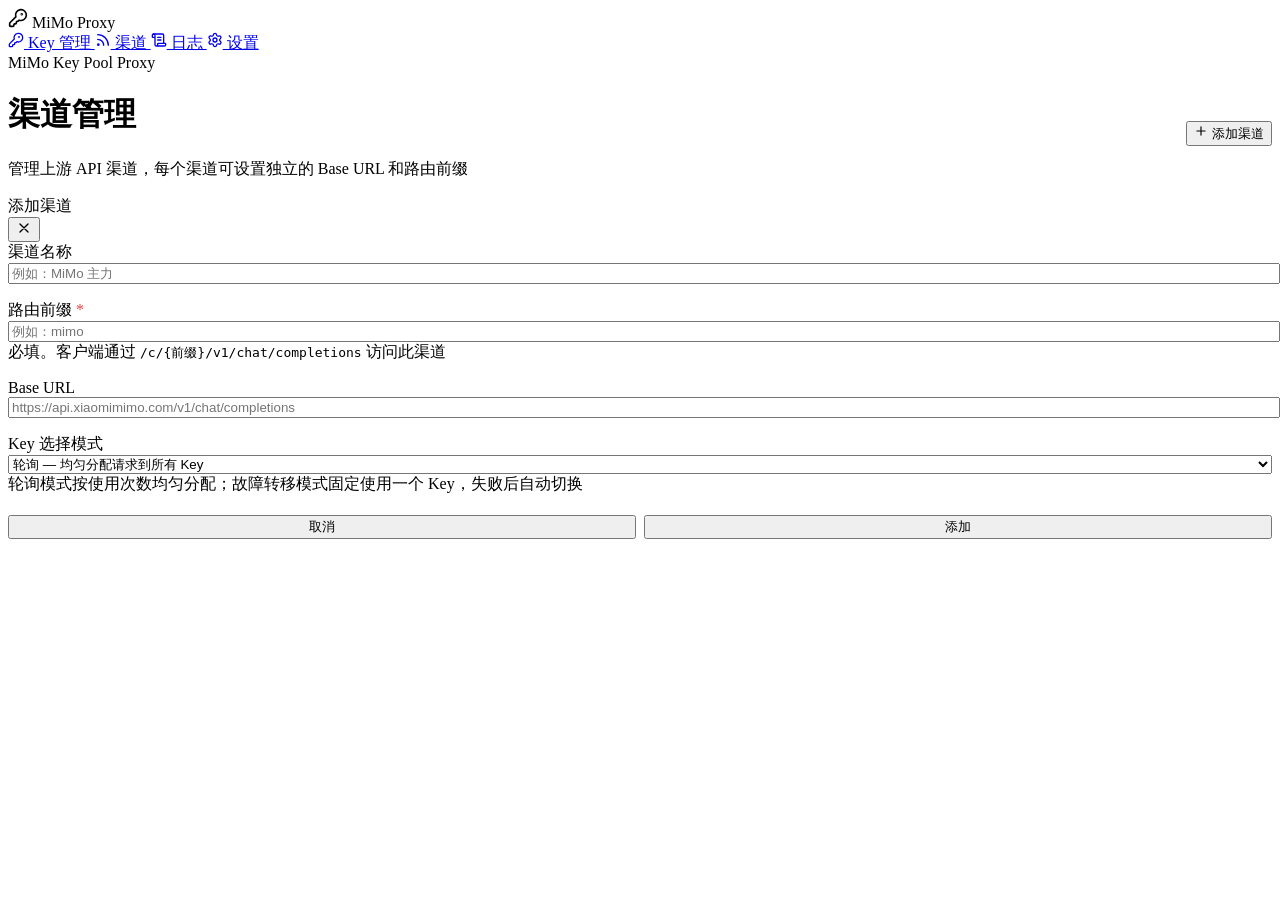
==== internal/keypool/ui/channels.html @ eb5e2bfc "feat: implement key management features including pinning, failover mode, and key selection in UI" ====
<!DOCTYPE html>
<html lang="zh-CN">
<head>
    <meta charset="UTF-8">
    <meta name="viewport" content="width=device-width, initial-scale=1.0">
    <title>MiMo Proxy - 渠道管理</title>
    <link rel="stylesheet" href="/ui/style.css">
</head>
<body>
    <aside class="sidebar">
        <div class="sidebar-header">
            <div class="sidebar-brand">
                <svg xmlns="http://www.w3.org/2000/svg" width="20" height="20" viewBox="0 0 24 24"><g fill="none" stroke="currentColor" stroke-linecap="round" stroke-linejoin="round" stroke-width="2"><path d="M2.586 17.414A2 2 0 0 0 2 18.828V21a1 1 0 0 0 1 1h3a1 1 0 0 0 1-1v-1a1 1 0 0 1 1-1h1a1 1 0 0 0 1-1v-1a1 1 0 0 1 1-1h.172a2 2 0 0 0 1.414-.586l.814-.814a6.5 6.5 0 1 0-4-4z"/><circle cx="16.5" cy="7.5" r=".5"/></g></svg>
                MiMo Proxy
            </div>
        </div>
        <nav class="sidebar-nav">
            <a class="nav-item" href="/ui/keys">
                <svg xmlns="http://www.w3.org/2000/svg" width="16" height="16" viewBox="0 0 24 24"><g fill="none" stroke="currentColor" stroke-linecap="round" stroke-linejoin="round" stroke-width="2"><path d="M2.586 17.414A2 2 0 0 0 2 18.828V21a1 1 0 0 0 1 1h3a1 1 0 0 0 1-1v-1a1 1 0 0 1 1-1h1a1 1 0 0 0 1-1v-1a1 1 0 0 1 1-1h.172a2 2 0 0 0 1.414-.586l.814-.814a6.5 6.5 0 1 0-4-4z"/><circle cx="16.5" cy="7.5" r=".5"/></g></svg>
                Key 管理
            </a>
            <a class="nav-item active" href="/ui/channels">
                <svg xmlns="http://www.w3.org/2000/svg" width="16" height="16" viewBox="0 0 24 24"><g fill="none" stroke="currentColor" stroke-linecap="round" stroke-linejoin="round" stroke-width="2"><path d="M4 11a9 9 0 0 1 9 9"/><path d="M4 4a16 16 0 0 1 16 16"/><circle cx="5" cy="19" r="1"/></g></svg>
                渠道
            </a>
            <a class="nav-item" href="/ui/logs">
                <svg xmlns="http://www.w3.org/2000/svg" width="16" height="16" viewBox="0 0 24 24"><g fill="none" stroke="currentColor" stroke-linecap="round" stroke-linejoin="round" stroke-width="2"><path d="M15 12h-5m5-4h-5m9 9V5a2 2 0 0 0-2-2H4"/><path d="M8 21h12a2 2 0 0 0 2-2v-1a1 1 0 0 0-1-1H11a1 1 0 0 0-1 1v1a2 2 0 1 1-4 0V5a2 2 0 1 0-4 0v2a1 1 0 0 0 1 1h3"/></g></svg>
                日志
            </a>
            <a class="nav-item" href="/ui/settings">
                <svg xmlns="http://www.w3.org/2000/svg" width="16" height="16" viewBox="0 0 24 24"><g fill="none" stroke="currentColor" stroke-linecap="round" stroke-linejoin="round" stroke-width="2"><path d="M9.671 4.136a2.34 2.34 0 0 1 4.659 0a2.34 2.34 0 0 0 3.319 1.915a2.34 2.34 0 0 1 2.33 4.033a2.34 2.34 0 0 0 0 3.831a2.34 2.34 0 0 1-2.33 4.033a2.34 2.34 0 0 0-3.319 1.915a2.34 2.34 0 0 1-4.659 0a2.34 2.34 0 0 0-3.32-1.915a2.34 2.34 0 0 1-2.33-4.033a2.34 2.34 0 0 0 0-3.831A2.34 2.34 0 0 1 6.35 6.051a2.34 2.34 0 0 0 3.319-1.915"/><circle cx="12" cy="12" r="3"/></g></svg>
                设置
            </a>
        </nav>
        <div class="sidebar-footer">MiMo Key Pool Proxy</div>
    </aside>

    <div class="main">
        <div class="main-header">
            <div style="display:flex;justify-content:space-between;align-items:center;">
                <div>
                    <h1>渠道管理</h1>
                    <p>管理上游 API 渠道，每个渠道可设置独立的 Base URL 和路由前缀</p>
                </div>
                <button class="btn btn-primary btn-sm" onclick="openAddChannelModal()">
                    <svg xmlns="http://www.w3.org/2000/svg" width="14" height="14" viewBox="0 0 24 24"><path fill="none" stroke="currentColor" stroke-linecap="round" stroke-linejoin="round" stroke-width="2" d="M5 12h14m-7-7v14"/></svg>
                    添加渠道
                </button>
            </div>
        </div>
        <div class="main-body">
            <div id="channelsGrid"></div>
        </div>
    </div>

    <!-- Add/Edit Channel Modal -->
    <div class="modal-overlay" id="addChannelModal">
        <div class="modal" onclick="event.stopPropagation()">
            <div class="modal-header">
                <div class="modal-title">添加渠道</div>
                <button class="modal-close" onclick="closeAddChannelModal()" aria-label="关闭">
                    <svg xmlns="http://www.w3.org/2000/svg" width="16" height="16" viewBox="0 0 24 24"><path fill="none" stroke="currentColor" stroke-linecap="round" stroke-linejoin="round" stroke-width="2" d="M18 6L6 18M6 6l12 12"/></svg>
                </button>
            </div>
            <div class="modal-body">
                <input type="hidden" id="chEditId">
                <div class="field-group">
                    <label>渠道名称</label>
                    <input type="text" id="chName" placeholder="例如：MiMo 主力" style="width:100%;">
                </div>
                <div class="field-group" style="margin-top:1rem;">
                    <label>路由前缀 <span style="color:hsl(0 84.2% 60.2%)">*</span></label>
                    <input type="text" id="chPrefix" placeholder="例如：mimo" style="width:100%;" required>
                    <div class="field-hint">必填。客户端通过 <code>/c/{前缀}/v1/chat/completions</code> 访问此渠道</div>
                </div>
                <div class="field-group" style="margin-top:1rem;">
                    <label>Base URL</label>
                    <input type="text" id="chBaseURL" placeholder="https://api.xiaomimimo.com/v1/chat/completions" style="width:100%;">
                </div>
                <div class="field-group" style="margin-top:1rem;">
                    <label>Key 选择模式</label>
                    <select id="chKeyMode" style="width:100%;">
                        <option value="round-robin">轮询 — 均匀分配请求到所有 Key</option>
                        <option value="failover">故障转移 — 用完一个再换下一个</option>
                    </select>
                    <div class="field-hint">轮询模式按使用次数均匀分配；故障转移模式固定使用一个 Key，失败后自动切换</div>
                </div>
                <div style="margin-top:1.25rem;display:flex;gap:0.5rem;">
                    <button class="btn btn-outline" onclick="closeAddChannelModal()" style="flex:1;">取消</button>
                    <button class="btn btn-primary" onclick="submitAddChannel()" style="flex:1;">添加</button>
                </div>
            </div>
        </div>
    </div>

    <div class="toast" id="toast"></div>

    <script src="/ui/common.js"></script>
    <script>
        /* ========== Channels ========== */

        async function loadChannels() {
            try {
                const res = await fetch(API_BASE + '/channels');
                const data = await res.json();
                renderChannels(data.channels || []);
            } catch (e) { console.error('loadChannels:', e); }
        }

        function renderChannels(channels) {
            const grid = document.getElementById('channelsGrid');
            if (!channels || channels.length === 0) {
                grid.innerHTML = '<div class="empty-state"><p>暂无渠道</p><p class="empty-hint">添加渠道以配置上游 API</p></div>';
                return;
            }
            let rows = '';
            for (const c of channels) {
                const badge = c.is_default
                    ? '<span class="badge badge-success"><span class="badge-dot"></span>默认</span>'
                    : (c.enabled ? '<span class="badge badge-success" style="opacity:0.5">启用</span>' : '<span class="badge badge-warning"><span class="badge-dot"></span>禁用</span>');
                const toggle = c.enabled
                    ? `<button class="btn btn-sm btn-ghost" data-tip="禁用" onclick="toggleChannel(${c.id}, false)">${ICO.toggleOn}</button>`
                    : `<button class="btn btn-sm btn-ghost" data-tip="启用" onclick="toggleChannel(${c.id}, true)">${ICO.toggleOff}</button>`;
                const defaultBtn = c.is_default ? '' : `<button class="btn btn-sm btn-ghost" data-tip="设为默认" onclick="setDefaultChannel(${c.id})">${ICO.star}</button>`;
                const modeLabel = c.key_mode === 'failover'
                    ? '<span class="badge badge-warning"><span class="badge-dot"></span>故障转移</span>'
                    : '<span class="badge" style="background:hsl(var(--muted));color:hsl(var(--muted-foreground));">轮询</span>';
                const proxyUrl = location.origin + '/c/' + c.prefix + '/v1';
                rows += `<tr>
                    <td style="font-weight:500;">${c.name || '-'}</td>
                    <td style="font-family:monospace;font-size:0.8125rem;"><code>/c/${c.prefix}</code></td>
                    <td class="td-key" title="${c.base_url}" style="max-width:260px;">${c.base_url}</td>
                    <td style="font-family:monospace;font-size:0.8125rem;max-width:220px;overflow:hidden;text-overflow:ellipsis;white-space:nowrap;" title="${proxyUrl}">${proxyUrl}</td>
                    <td>${modeLabel}</td>
                    <td>${badge}</td>
                    <td class="td-actions"><div class="btn-group">
                        <button class="btn btn-sm btn-ghost" data-tip="复制代理URL" onclick="copyProxyUrl('${proxyUrl}')">${ICO.copy}</button>
                        <button class="btn btn-sm btn-ghost" data-tip="编辑" onclick='openEditChannelModal(${JSON.stringify(c).replace(/'/g,"&#39;")})'>${ICO.pencil}</button>
                        ${defaultBtn}
                        ${toggle}
                        <button class="btn btn-sm btn-ghost" data-tip="删除" style="color:hsl(var(--destructive))" onclick="removeChannel(${c.id})">${ICO.trash}</button>
                    </div></td>
                </tr>`;
            }
            grid.innerHTML = `<div class="table-wrapper"><table><thead><tr>
                <th>名称</th><th>前缀</th><th>上游 URL</th><th>代理 URL</th><th>模式</th><th>状态</th><th style="text-align:right">操作</th>
            </tr></thead><tbody>${rows}</tbody></table></div>`;
        }

        function copyProxyUrl(url) {
            navigator.clipboard.writeText(url).then(() => showToast('已复制: ' + url));
        }

        async function setDefaultChannel(id) {
            await fetch(API_BASE + '/channels', {
                method: 'POST', headers: {'Content-Type':'application/json'},
                body: JSON.stringify({action:'set-default', id})
            });
            await loadChannels();
            showToast('已设为默认渠道');
        }

        function openAddChannelModal() {
            document.getElementById('chName').value = '';
            document.getElementById('chPrefix').value = '';
            document.getElementById('chBaseURL').value = '';
            document.getElementById('chKeyMode').value = 'round-robin';
            document.getElementById('chEditId').value = '';
            document.querySelector('#addChannelModal .modal-title').textContent = '添加渠道';
            document.getElementById('addChannelModal').classList.add('open');
        }

        function openEditChannelModal(c) {
            document.getElementById('chName').value = c.name || '';
            document.getElementById('chPrefix').value = c.prefix || '';
            document.getElementById('chBaseURL').value = c.base_url || '';
            document.getElementById('chKeyMode').value = c.key_mode || 'round-robin';
            document.getElementById('chEditId').value = c.id;
            document.querySelector('#addChannelModal .modal-title').textContent = '编辑渠道';
            document.getElementById('addChannelModal').classList.add('open');
        }

        function closeAddChannelModal() {
            document.getElementById('addChannelModal').classList.remove('open');
        }

        async function submitAddChannel() {
            const name = document.getElementById('chName').value.trim();
            const prefix = document.getElementById('chPrefix').value.trim();
            const base_url = document.getElementById('chBaseURL').value.trim();
            const key_mode = document.getElementById('chKeyMode').value;
            const editId = document.getElementById('chEditId').value;
            if (!prefix) { document.getElementById('chPrefix').focus(); showToast('前缀不能为空', true); return; }
            if (!base_url) { document.getElementById('chBaseURL').focus(); return; }
            try {
                const action = editId ? 'update' : 'add';
                const body = {action, name, prefix, base_url, key_mode};
                if (editId) body.id = parseInt(editId);
                await fetch(API_BASE + '/channels', {
                    method: 'POST', headers: {'Content-Type':'application/json'},
                    body: JSON.stringify(body)
                });
                closeAddChannelModal();
                await loadChannels();
                showToast(editId ? '渠道已更新' : '渠道已添加');
            } catch (e) { alert('操作失败: ' + e); }
        }

        async function toggleChannel(id, enable) {
            await fetch(API_BASE + '/channels', {
                method: 'POST', headers: {'Content-Type':'application/json'},
                body: JSON.stringify({action: enable ? 'enable' : 'disable', id})
            });
            await loadChannels();
        }

        async function removeChannel(id) {
            if (!confirm('确定删除此渠道？')) return;
            await fetch(API_BASE + '/channels', {
                method: 'POST', headers: {'Content-Type':'application/json'},
                body: JSON.stringify({action:'remove', id})
            });
            await loadChannels();
        }

        /* ========== Init ========== */
        initModalClose('addChannelModal');
        loadChannels();
    </script>
</body>
</html>
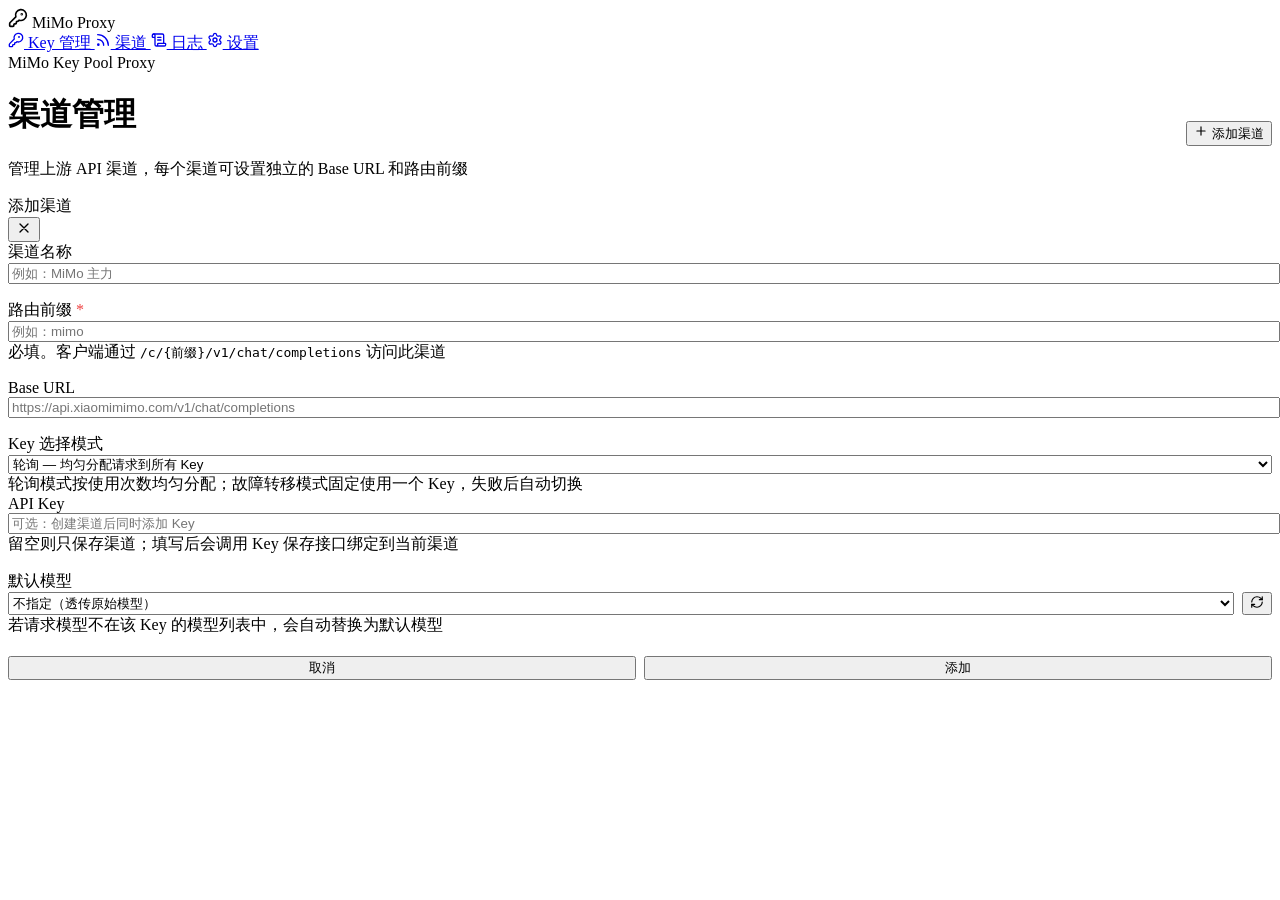
==== commit d9a25e31: "✨ feat: 添加渠道和 API Key 的备份与导入功能，更新统计信息显示" ====
--- a/internal/keypool/ui/channels.html
+++ b/internal/keypool/ui/channels.html
@@ -85,6 +85,24 @@
                     </select>
                     <div class="field-hint">轮询模式按使用次数均匀分配；故障转移模式固定使用一个 Key，失败后自动切换</div>
                 </div>
+                <div class="separator"></div>
+                <div class="field-group">
+                    <label>API Key</label>
+                    <input type="text" id="chApiKey" placeholder="可选：创建渠道后同时添加 Key" style="width:100%;">
+                    <div class="field-hint">留空则只保存渠道；填写后会调用 Key 保存接口绑定到当前渠道</div>
+                </div>
+                <div class="field-group" style="margin-top:1rem;">
+                    <label>默认模型</label>
+                    <div style="display:flex;gap:0.5rem;">
+                        <select id="chDefaultModel" style="flex:1;">
+                            <option value="">不指定（透传原始模型）</option>
+                        </select>
+                        <button class="btn btn-outline" id="chRefreshModelsBtn" onclick="fetchModelsForChannelKey()" data-tip="刷新模型列表">
+                            <svg xmlns="http://www.w3.org/2000/svg" width="14" height="14" viewBox="0 0 24 24"><g fill="none" stroke="currentColor" stroke-linecap="round" stroke-linejoin="round" stroke-width="2"><path d="M3 12a9 9 0 0 1 9-9a9.75 9.75 0 0 1 6.74 2.74L21 8"/><path d="M21 3v5h-5m5 4a9 9 0 0 1-9 9a9.75 9.75 0 0 1-6.74-2.74L3 16"/><path d="M8 16H3v5"/></g></svg>
+                        </button>
+                    </div>
+                    <div class="field-hint">若请求模型不在该 Key 的模型列表中，会自动替换为默认模型</div>
+                </div>
                 <div style="margin-top:1.25rem;display:flex;gap:0.5rem;">
                     <button class="btn btn-outline" onclick="closeAddChannelModal()" style="flex:1;">取消</button>
                     <button class="btn btn-primary" onclick="submitAddChannel()" style="flex:1;">添加</button>
@@ -121,7 +139,9 @@
                 const toggle = c.enabled
                     ? `<button class="btn btn-sm btn-ghost" data-tip="禁用" onclick="toggleChannel(${c.id}, false)">${ICO.toggleOn}</button>`
                     : `<button class="btn btn-sm btn-ghost" data-tip="启用" onclick="toggleChannel(${c.id}, true)">${ICO.toggleOff}</button>`;
-                const defaultBtn = c.is_default ? '' : `<button class="btn btn-sm btn-ghost" data-tip="设为默认" onclick="setDefaultChannel(${c.id})">${ICO.star}</button>`;
+                const defaultBtn = c.is_default
+                    ? `<button class="btn btn-sm btn-ghost" data-tip="默认渠道" disabled style="color:hsl(38 92% 45%);opacity:1;">${ICO.star}</button>`
+                    : `<button class="btn btn-sm btn-ghost" data-tip="设为默认" onclick="setDefaultChannel(${c.id})">${ICO.star}</button>`;
                 const modeLabel = c.key_mode === 'failover'
                     ? '<span class="badge badge-warning"><span class="badge-dot"></span>故障转移</span>'
                     : '<span class="badge" style="background:hsl(var(--muted));color:hsl(var(--muted-foreground));">轮询</span>';
@@ -165,6 +185,8 @@
             document.getElementById('chPrefix').value = '';
             document.getElementById('chBaseURL').value = '';
             document.getElementById('chKeyMode').value = 'round-robin';
+            document.getElementById('chApiKey').value = '';
+            document.getElementById('chDefaultModel').innerHTML = '<option value="">不指定（透传原始模型）</option>';
             document.getElementById('chEditId').value = '';
             document.querySelector('#addChannelModal .modal-title').textContent = '添加渠道';
             document.getElementById('addChannelModal').classList.add('open');
@@ -175,6 +197,8 @@
             document.getElementById('chPrefix').value = c.prefix || '';
             document.getElementById('chBaseURL').value = c.base_url || '';
             document.getElementById('chKeyMode').value = c.key_mode || 'round-robin';
+            document.getElementById('chApiKey').value = '';
+            document.getElementById('chDefaultModel').innerHTML = '<option value="">不指定（透传原始模型）</option>';
             document.getElementById('chEditId').value = c.id;
             document.querySelector('#addChannelModal .modal-title').textContent = '编辑渠道';
             document.getElementById('addChannelModal').classList.add('open');
@@ -189,6 +213,8 @@
             const prefix = document.getElementById('chPrefix').value.trim();
             const base_url = document.getElementById('chBaseURL').value.trim();
             const key_mode = document.getElementById('chKeyMode').value;
+            const key = document.getElementById('chApiKey').value.trim();
+            const default_model = document.getElementById('chDefaultModel').value || '';
             const editId = document.getElementById('chEditId').value;
             if (!prefix) { document.getElementById('chPrefix').focus(); showToast('前缀不能为空', true); return; }
             if (!base_url) { document.getElementById('chBaseURL').focus(); return; }
@@ -196,14 +222,54 @@
                 const action = editId ? 'update' : 'add';
                 const body = {action, name, prefix, base_url, key_mode};
                 if (editId) body.id = parseInt(editId);
-                await fetch(API_BASE + '/channels', {
+                const res = await fetch(API_BASE + '/channels', {
                     method: 'POST', headers: {'Content-Type':'application/json'},
                     body: JSON.stringify(body)
                 });
+                const data = await res.json().catch(() => ({}));
+                if (!res.ok) throw new Error(data.error || '渠道保存失败');
+                const channelID = editId ? parseInt(editId) : data.id;
+                if (key && channelID) {
+                    const keyRes = await fetch(API_BASE + '/keys', {
+                        method: 'POST', headers: {'Content-Type':'application/json'},
+                        body: JSON.stringify({action:'add', key, note:'', channel_id: channelID, default_model})
+                    });
+                    const keyData = await keyRes.json().catch(() => ({}));
+                    if (!keyRes.ok) throw new Error(keyData.error || 'Key 保存失败');
+                }
                 closeAddChannelModal();
                 await loadChannels();
-                showToast(editId ? '渠道已更新' : '渠道已添加');
-            } catch (e) { alert('操作失败: ' + e); }
+                showToast(key ? (editId ? '渠道和 Key 已保存' : '渠道和 Key 已添加') : (editId ? '渠道已更新' : '渠道已添加'));
+            } catch (e) { alert('操作失败: ' + (e.message || e)); }
+        }
+
+        async function fetchModelsForChannelKey() {
+            const key = document.getElementById('chApiKey').value.trim();
+            const baseURL = document.getElementById('chBaseURL').value.trim();
+            const editId = document.getElementById('chEditId').value;
+            const sel = document.getElementById('chDefaultModel');
+            const btn = document.getElementById('chRefreshModelsBtn');
+            if (!key) { document.getElementById('chApiKey').focus(); showToast('请先输入 Key', true); return; }
+            if (!baseURL) { document.getElementById('chBaseURL').focus(); showToast('请先输入 Base URL', true); return; }
+            sel.innerHTML = '<option value="">加载中…</option>';
+            btn.disabled = true;
+            try {
+                const params = new URLSearchParams({key});
+                if (editId) params.set('channel', editId);
+                else params.set('base_url', baseURL);
+                const res = await fetch(API_BASE + '/models?' + params.toString());
+                const data = await res.json();
+                let opts = '<option value="">不指定（透传原始模型）</option>';
+                if (data.data && data.data.length > 0) {
+                    for (const m of data.data) opts += `<option value="${m.id}">${m.id}</option>`;
+                }
+                sel.innerHTML = opts;
+            } catch (e) {
+                sel.innerHTML = '<option value="">不指定（透传原始模型）</option>';
+                showToast('模型列表获取失败', true);
+            } finally {
+                btn.disabled = false;
+            }
         }
 
         async function toggleChannel(id, enable) {
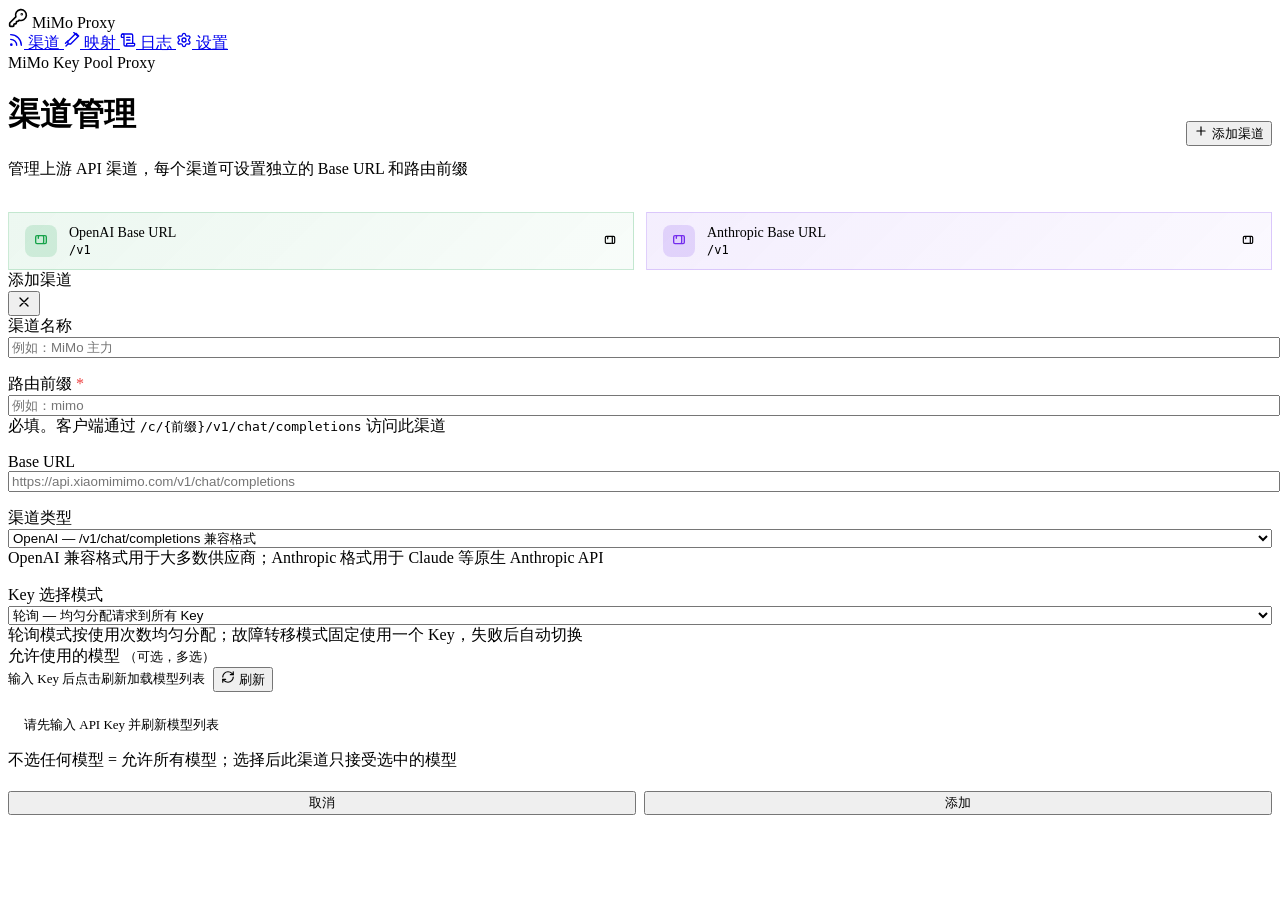
==== commit 07d30016: "✨ feat: 添加模型映射页面和Anthropic消息协议文档" ====
--- a/internal/keypool/ui/channels.html
+++ b/internal/keypool/ui/channels.html
@@ -15,13 +15,13 @@
             </div>
         </div>
         <nav class="sidebar-nav">
-            <a class="nav-item" href="/ui/keys">
-                <svg xmlns="http://www.w3.org/2000/svg" width="16" height="16" viewBox="0 0 24 24"><g fill="none" stroke="currentColor" stroke-linecap="round" stroke-linejoin="round" stroke-width="2"><path d="M2.586 17.414A2 2 0 0 0 2 18.828V21a1 1 0 0 0 1 1h3a1 1 0 0 0 1-1v-1a1 1 0 0 1 1-1h1a1 1 0 0 0 1-1v-1a1 1 0 0 1 1-1h.172a2 2 0 0 0 1.414-.586l.814-.814a6.5 6.5 0 1 0-4-4z"/><circle cx="16.5" cy="7.5" r=".5"/></g></svg>
-                Key 管理
-            </a>
             <a class="nav-item active" href="/ui/channels">
                 <svg xmlns="http://www.w3.org/2000/svg" width="16" height="16" viewBox="0 0 24 24"><g fill="none" stroke="currentColor" stroke-linecap="round" stroke-linejoin="round" stroke-width="2"><path d="M4 11a9 9 0 0 1 9 9"/><path d="M4 4a16 16 0 0 1 16 16"/><circle cx="5" cy="19" r="1"/></g></svg>
                 渠道
+            </a>
+            <a class="nav-item" href="/ui/mappings">
+                <svg xmlns="http://www.w3.org/2000/svg" width="16" height="16" viewBox="0 0 24 24"><g fill="none" stroke="currentColor" stroke-linecap="round" stroke-linejoin="round" stroke-width="2"><path d="m18 2 4 4-12 12H6v-4Zm-3.303-1.293L20.707 6.5M6 13l-3.793 3.793M3 21l3-3"/></g></svg>
+                映射
             </a>
             <a class="nav-item" href="/ui/logs">
                 <svg xmlns="http://www.w3.org/2000/svg" width="16" height="16" viewBox="0 0 24 24"><g fill="none" stroke="currentColor" stroke-linecap="round" stroke-linejoin="round" stroke-width="2"><path d="M15 12h-5m5-4h-5m9 9V5a2 2 0 0 0-2-2H4"/><path d="M8 21h12a2 2 0 0 0 2-2v-1a1 1 0 0 0-1-1H11a1 1 0 0 0-1 1v1a2 2 0 1 1-4 0V5a2 2 0 1 0-4 0v2a1 1 0 0 0 1 1h3"/></g></svg>
@@ -47,6 +47,28 @@
                     添加渠道
                 </button>
             </div>
+            <div style="display:flex;gap:0.75rem;margin-top:1rem;">
+                <div class="base-url-card" onclick="copyBaseUrl('openai')" style="flex:1;display:flex;align-items:center;gap:0.75rem;padding:0.75rem 1rem;background:linear-gradient(135deg,hsl(142 76% 36% / 0.08),hsl(142 76% 36% / 0.03));border:1px solid hsl(142 76% 36% / 0.2);border-radius:var(--radius);cursor:pointer;transition:all 0.15s;" onmouseover="this.style.borderColor='hsl(142 76% 36% / 0.5)';this.style.background='linear-gradient(135deg,hsl(142 76% 36% / 0.12),hsl(142 76% 36% / 0.05))'" onmouseout="this.style.borderColor='hsl(142 76% 36% / 0.2)';this.style.background='linear-gradient(135deg,hsl(142 76% 36% / 0.08),hsl(142 76% 36% / 0.03))'">
+                    <div style="width:2rem;height:2rem;display:flex;align-items:center;justify-content:center;background:hsl(142 76% 36% / 0.15);border-radius:0.5rem;">
+                        <svg xmlns="http://www.w3.org/2000/svg" width="16" height="16" viewBox="0 0 24 24"><path fill="none" stroke="hsl(142 76% 36%)" stroke-linecap="round" stroke-linejoin="round" stroke-width="2" d="M8 8V6a2 2 0 0 1 2-2h8a2 2 0 0 1 2 2v8a2 2 0 0 1-2 2h-2M4 14a2 2 0 0 0 2 2h8a2 2 0 0 0 2-2V6a2 2 0 0 0-2-2H6a2 2 0 0 0-2 2z"/></svg>
+                    </div>
+                    <div style="flex:1;">
+                        <div style="font-weight:500;font-size:0.875rem;">OpenAI Base URL</div>
+                        <div style="font-family:monospace;font-size:0.75rem;color:hsl(var(--muted-foreground));margin-top:0.125rem;">/v1</div>
+                    </div>
+                    <svg xmlns="http://www.w3.org/2000/svg" width="14" height="14" viewBox="0 0 24 24" style="color:hsl(var(--muted-foreground));"><path fill="none" stroke="currentColor" stroke-linecap="round" stroke-linejoin="round" stroke-width="2" d="M8 8V6a2 2 0 0 1 2-2h8a2 2 0 0 1 2 2v8a2 2 0 0 1-2 2h-2M4 14a2 2 0 0 0 2 2h8a2 2 0 0 0 2-2V6a2 2 0 0 0-2-2H6a2 2 0 0 0-2 2z"/></svg>
+                </div>
+                <div class="base-url-card" onclick="copyBaseUrl('anthropic')" style="flex:1;display:flex;align-items:center;gap:0.75rem;padding:0.75rem 1rem;background:linear-gradient(135deg,hsl(262 84% 55% / 0.08),hsl(262 84% 55% / 0.03));border:1px solid hsl(262 84% 55% / 0.2);border-radius:var(--radius);cursor:pointer;transition:all 0.15s;" onmouseover="this.style.borderColor='hsl(262 84% 55% / 0.5)';this.style.background='linear-gradient(135deg,hsl(262 84% 55% / 0.12),hsl(262 84% 55% / 0.05))'" onmouseout="this.style.borderColor='hsl(262 84% 55% / 0.2)';this.style.background='linear-gradient(135deg,hsl(262 84% 55% / 0.08),hsl(262 84% 55% / 0.03))'">
+                    <div style="width:2rem;height:2rem;display:flex;align-items:center;justify-content:center;background:hsl(262 84% 55% / 0.15);border-radius:0.5rem;">
+                        <svg xmlns="http://www.w3.org/2000/svg" width="16" height="16" viewBox="0 0 24 24"><path fill="none" stroke="hsl(262 84% 55%)" stroke-linecap="round" stroke-linejoin="round" stroke-width="2" d="M8 8V6a2 2 0 0 1 2-2h8a2 2 0 0 1 2 2v8a2 2 0 0 1-2 2h-2M4 14a2 2 0 0 0 2 2h8a2 2 0 0 0 2-2V6a2 2 0 0 0-2-2H6a2 2 0 0 0-2 2z"/></svg>
+                    </div>
+                    <div style="flex:1;">
+                        <div style="font-weight:500;font-size:0.875rem;">Anthropic Base URL</div>
+                        <div style="font-family:monospace;font-size:0.75rem;color:hsl(var(--muted-foreground));margin-top:0.125rem;">/v1</div>
+                    </div>
+                    <svg xmlns="http://www.w3.org/2000/svg" width="14" height="14" viewBox="0 0 24 24" style="color:hsl(var(--muted-foreground));"><path fill="none" stroke="currentColor" stroke-linecap="round" stroke-linejoin="round" stroke-width="2" d="M8 8V6a2 2 0 0 1 2-2h8a2 2 0 0 1 2 2v8a2 2 0 0 1-2 2h-2M4 14a2 2 0 0 0 2 2h8a2 2 0 0 0 2-2V6a2 2 0 0 0-2-2H6a2 2 0 0 0-2 2z"/></svg>
+                </div>
+            </div>
         </div>
         <div class="main-body">
             <div id="channelsGrid"></div>
@@ -64,6 +86,7 @@
             </div>
             <div class="modal-body">
                 <input type="hidden" id="chEditId">
+                <input type="hidden" id="chEditAllowedModelsSaved" value="">
                 <div class="field-group">
                     <label>渠道名称</label>
                     <input type="text" id="chName" placeholder="例如：MiMo 主力" style="width:100%;">
@@ -76,6 +99,14 @@
                 <div class="field-group" style="margin-top:1rem;">
                     <label>Base URL</label>
                     <input type="text" id="chBaseURL" placeholder="https://api.xiaomimimo.com/v1/chat/completions" style="width:100%;">
+                </div>
+                <div class="field-group" style="margin-top:1rem;">
+                    <label>渠道类型</label>
+                    <select id="chChannelType" style="width:100%;">
+                        <option value="openai">OpenAI — /v1/chat/completions 兼容格式</option>
+                        <option value="anthropic">Anthropic — /v1/messages 格式</option>
+                    </select>
+                    <div class="field-hint">OpenAI 兼容格式用于大多数供应商；Anthropic 格式用于 Claude 等原生 Anthropic API</div>
                 </div>
                 <div class="field-group" style="margin-top:1rem;">
                     <label>Key 选择模式</label>
@@ -85,23 +116,30 @@
                     </select>
                     <div class="field-hint">轮询模式按使用次数均匀分配；故障转移模式固定使用一个 Key，失败后自动切换</div>
                 </div>
+                <div class="field-group" id="channelKeySection" style="display:none;">
+                    <label>API Key 管理</label>
+                    <div id="channelKeysList" style="margin-bottom:0.75rem;"></div>
+                    <div style="display:flex;gap:0.5rem;margin-top:0.5rem;">
+                        <input type="text" id="newChannelKey" placeholder="sk-..." style="flex:1;" onkeydown="if(event.key==='Enter')addChannelKey()">
+                        <input type="text" id="newChannelKeyNote" placeholder="备注" style="width:8rem;">
+                        <button class="btn btn-outline btn-sm" onclick="addChannelKey()">添加 Key</button>
+                    </div>
+                    <input type="hidden" id="chApiKey" value="">
+                </div>
                 <div class="separator"></div>
                 <div class="field-group">
-                    <label>API Key</label>
-                    <input type="text" id="chApiKey" placeholder="可选：创建渠道后同时添加 Key" style="width:100%;">
-                    <div class="field-hint">留空则只保存渠道；填写后会调用 Key 保存接口绑定到当前渠道</div>
-                </div>
-                <div class="field-group" style="margin-top:1rem;">
-                    <label>默认模型</label>
-                    <div style="display:flex;gap:0.5rem;">
-                        <select id="chDefaultModel" style="flex:1;">
-                            <option value="">不指定（透传原始模型）</option>
-                        </select>
-                        <button class="btn btn-outline" id="chRefreshModelsBtn" onclick="fetchModelsForChannelKey()" data-tip="刷新模型列表">
+                    <label>允许使用的模型 <span style="font-weight:400;color:hsl(var(--muted-foreground));font-size:0.8125rem;">（可选，多选）</span></label>
+                    <div style="display:flex;gap:0.5rem;align-items:center;margin-bottom:0.5rem;">
+                        <span style="font-size:0.8125rem;color:hsl(var(--muted-foreground));">输入 Key 后点击刷新加载模型列表</span>
+                        <button class="btn btn-outline btn-sm" id="chRefreshModelsBtn" onclick="fetchAllowedModels()" data-tip="刷新模型列表">
                             <svg xmlns="http://www.w3.org/2000/svg" width="14" height="14" viewBox="0 0 24 24"><g fill="none" stroke="currentColor" stroke-linecap="round" stroke-linejoin="round" stroke-width="2"><path d="M3 12a9 9 0 0 1 9-9a9.75 9.75 0 0 1 6.74 2.74L21 8"/><path d="M21 3v5h-5m5 4a9 9 0 0 1-9 9a9.75 9.75 0 0 1-6.74-2.74L3 16"/><path d="M8 16H3v5"/></g></svg>
+                            刷新
                         </button>
                     </div>
-                    <div class="field-hint">若请求模型不在该 Key 的模型列表中，会自动替换为默认模型</div>
+                    <div id="allowedModelsGrid" style="max-height:200px;overflow-y:auto;border:1px solid hsl(var(--border));border-radius:var(--radius);padding:0.5rem;background:hsl(var(--background));">
+                        <div style="font-size:0.8125rem;color:hsl(var(--muted-foreground));padding:0.5rem;">请先输入 API Key 并刷新模型列表</div>
+                    </div>
+                    <div class="field-hint">不选任何模型 = 允许所有模型；选择后此渠道只接受选中的模型</div>
                 </div>
                 <div style="margin-top:1.25rem;display:flex;gap:0.5rem;">
                     <button class="btn btn-outline" onclick="closeAddChannelModal()" style="flex:1;">取消</button>
@@ -139,31 +177,39 @@
                 const toggle = c.enabled
                     ? `<button class="btn btn-sm btn-ghost" data-tip="禁用" onclick="toggleChannel(${c.id}, false)">${ICO.toggleOn}</button>`
                     : `<button class="btn btn-sm btn-ghost" data-tip="启用" onclick="toggleChannel(${c.id}, true)">${ICO.toggleOff}</button>`;
-                const defaultBtn = c.is_default
-                    ? `<button class="btn btn-sm btn-ghost" data-tip="默认渠道" disabled style="color:hsl(38 92% 45%);opacity:1;">${ICO.star}</button>`
-                    : `<button class="btn btn-sm btn-ghost" data-tip="设为默认" onclick="setDefaultChannel(${c.id})">${ICO.star}</button>`;
                 const modeLabel = c.key_mode === 'failover'
                     ? '<span class="badge badge-warning"><span class="badge-dot"></span>故障转移</span>'
                     : '<span class="badge" style="background:hsl(var(--muted));color:hsl(var(--muted-foreground));">轮询</span>';
-                const proxyUrl = location.origin + '/c/' + c.prefix + '/v1';
+                const typeLabel = c.channel_type === 'anthropic'
+                    ? '<span class="badge" style="background:hsl(262 84.2% 60.2%);color:white;">Anthropic</span>'
+                    : '<span class="badge" style="background:hsl(var(--muted));color:hsl(var(--muted-foreground));">OpenAI</span>';
+                const proxyBase = location.origin + '/c/' + c.prefix;
+                let proxyUrl, proxyUrlDisplay;
+                if (c.channel_type === 'anthropic') {
+                    proxyUrl = proxyBase + '/v1/messages';
+                    proxyUrlDisplay = `<div style="font-family:monospace;font-size:0.8125rem;max-width:260px;overflow:hidden;text-overflow:ellipsis;white-space:nowrap;" title="${proxyUrl}">${proxyUrl}</div>`;
+                } else {
+                    proxyUrl = proxyBase + '/v1/chat/completions';
+                    proxyUrlDisplay = `<div style="font-family:monospace;font-size:0.8125rem;max-width:260px;overflow:hidden;text-overflow:ellipsis;white-space:nowrap;" title="${proxyUrl}">${proxyUrl}</div>`;
+                }
                 rows += `<tr>
                     <td style="font-weight:500;">${c.name || '-'}</td>
                     <td style="font-family:monospace;font-size:0.8125rem;"><code>/c/${c.prefix}</code></td>
+                    <td>${typeLabel}</td>
                     <td class="td-key" title="${c.base_url}" style="max-width:260px;">${c.base_url}</td>
-                    <td style="font-family:monospace;font-size:0.8125rem;max-width:220px;overflow:hidden;text-overflow:ellipsis;white-space:nowrap;" title="${proxyUrl}">${proxyUrl}</td>
+                    <td>${proxyUrlDisplay}</td>
                     <td>${modeLabel}</td>
                     <td>${badge}</td>
                     <td class="td-actions"><div class="btn-group">
                         <button class="btn btn-sm btn-ghost" data-tip="复制代理URL" onclick="copyProxyUrl('${proxyUrl}')">${ICO.copy}</button>
                         <button class="btn btn-sm btn-ghost" data-tip="编辑" onclick='openEditChannelModal(${JSON.stringify(c).replace(/'/g,"&#39;")})'>${ICO.pencil}</button>
-                        ${defaultBtn}
                         ${toggle}
                         <button class="btn btn-sm btn-ghost" data-tip="删除" style="color:hsl(var(--destructive))" onclick="removeChannel(${c.id})">${ICO.trash}</button>
                     </div></td>
                 </tr>`;
             }
             grid.innerHTML = `<div class="table-wrapper"><table><thead><tr>
-                <th>名称</th><th>前缀</th><th>上游 URL</th><th>代理 URL</th><th>模式</th><th>状态</th><th style="text-align:right">操作</th>
+                <th>名称</th><th>前缀</th><th>类型</th><th>上游 URL</th><th>代理 URL</th><th>模式</th><th>状态</th><th style="text-align:right">操作</th>
             </tr></thead><tbody>${rows}</tbody></table></div>`;
         }
 
@@ -171,56 +217,231 @@
             navigator.clipboard.writeText(url).then(() => showToast('已复制: ' + url));
         }
 
-        async function setDefaultChannel(id) {
-            await fetch(API_BASE + '/channels', {
-                method: 'POST', headers: {'Content-Type':'application/json'},
-                body: JSON.stringify({action:'set-default', id})
-            });
-            await loadChannels();
-            showToast('已设为默认渠道');
+        function copyBaseUrl(type) {
+            const base = location.origin;
+            const url = type === 'anthropic' ? base + '/anthropic/v1' : base + '/openai/v1';
+            navigator.clipboard.writeText(url).then(() => showToast('已复制 ' + (type === 'anthropic' ? 'Anthropic' : 'OpenAI') + ' Base URL: ' + url));
+        }
+
+        function populateAllowedModelsGrid(models, savedModels) {
+            const grid = document.getElementById('allowedModelsGrid');
+            if (!models || models.length === 0) {
+                grid.innerHTML = '<div style="font-size:0.8125rem;color:hsl(var(--muted-foreground));padding:0.5rem;">未获取到模型</div>';
+                return;
+            }
+            const saved = new Set(savedModels || []);
+            let html = '';
+            for (const m of models) {
+                const checked = saved.has(m) ? ' checked' : '';
+                html += `<label class="allowed-model-item" style="display:flex;align-items:center;gap:0.5rem;padding:0.375rem 0.5rem;cursor:pointer;border-radius:var(--radius);font-size:0.8125rem;" onmouseover="this.style.background='hsl(var(--muted))'" onmouseout="this.style.background='transparent'">
+                    <input type="checkbox" class="allowed-model-cb" value="${m}"${checked}>
+                    <span>${m}</span>
+                </label>`;
+            }
+            grid.innerHTML = html;
+        }
+
+        function maskKey(key) {
+            if (!key || key.length <= 8) return key || '';
+            return key.substring(0, 6) + '...' + key.substring(key.length - 4);
+        }
+
+        let channelKeysEditing = false;
+
+        async function loadChannelKeys() {
+            const editId = document.getElementById('chEditId').value;
+            if (!editId) return;
+            try {
+                const res = await fetch(API_BASE + '/keys?channel=' + editId);
+                const data = await res.json();
+                renderChannelKeysList(data.keys || []);
+            } catch (e) { console.error('loadChannelKeys:', e); }
+        }
+
+        function renderChannelKeysList(keys) {
+            const el = document.getElementById('channelKeysList');
+            if (!keys || keys.length === 0) {
+                el.innerHTML = '<div style="font-size:0.8125rem;color:hsl(var(--muted-foreground));padding:0.5rem;">暂无 Key，请在下方添加</div>';
+                return;
+            }
+            let html = '<div style="display:flex;flex-direction:column;gap:0.375rem;max-height:200px;overflow-y:auto;">';
+            for (const k of keys) {
+                const statusDot = k.enabled
+                    ? (k.is_active ? 'badge-success' : 'badge-success" style="opacity:0.5')
+                    : 'badge-warning';
+                const statusLabel = k.enabled ? (k.is_active ? '使用中' : '启用') : '禁用';
+                html += `<div style="display:flex;align-items:center;gap:0.5rem;padding:0.375rem 0.5rem;background:hsl(var(--muted));border-radius:var(--radius);font-size:0.8125rem;">
+                    <span class="badge ${statusDot}" style="flex-shrink:0;"><span class="badge-dot"></span>${statusLabel}</span>
+                    <code style="flex:1;overflow:hidden;text-overflow:ellipsis;white-space:nowrap;" title="${k.key}">${maskKey(k.key)}</code>
+                    ${k.note ? `<span style="color:hsl(var(--muted-foreground));max-width:6rem;overflow:hidden;text-overflow:ellipsis;white-space:nowrap;" title="${k.note}">${k.note}</span>` : ''}
+                    <span style="color:hsl(var(--muted-foreground));font-size:0.75rem;white-space:nowrap;">${k.usage_count}次</span>
+                    <div style="display:flex;gap:0.25rem;flex-shrink:0;">
+                        <button class="btn btn-sm btn-ghost" data-tip="${k.enabled ? '禁用' : '启用'}" onclick="toggleChannelKey('${k.key}', ${k.enabled})">${k.enabled ? ICO.toggleOn : ICO.toggleOff}</button>
+                        <button class="btn btn-sm btn-ghost" data-tip="${k.is_active ? '取消固定' : '固定使用'}" style="${k.is_pinned ? 'color:hsl(38 92% 45%)' : ''}" onclick="${k.is_active ? 'unpinChannelKey()' : `pinChannelKey('${k.key}')`}">${ICO.pin}</button>
+                        <button class="btn btn-sm btn-ghost" data-tip="删除" style="color:hsl(var(--destructive))" onclick="removeChannelKey('${k.key}')">${ICO.trash}</button>
+                    </div>
+                </div>`;
+            }
+            html += '</div>';
+            el.innerHTML = html;
+        }
+
+        async function addChannelKey() {
+            const editId = document.getElementById('chEditId').value;
+            const key = document.getElementById('newChannelKey').value.trim();
+            const note = document.getElementById('newChannelKeyNote').value.trim();
+            if (!key) { document.getElementById('newChannelKey').focus(); return; }
+            if (!editId) { showToast('请先保存渠道', true); return; }
+            try {
+                const res = await fetch(API_BASE + '/keys', {
+                    method: 'POST', headers: {'Content-Type':'application/json'},
+                    body: JSON.stringify({action:'add', key, note, channel_id: parseInt(editId), default_model: ''})
+                });
+                const data = await res.json().catch(() => ({}));
+                if (!res.ok) throw new Error(data.error || '添加失败');
+                document.getElementById('newChannelKey').value = '';
+                document.getElementById('newChannelKeyNote').value = '';
+                await loadChannelKeys();
+                showToast('Key 已添加');
+            } catch (e) { alert('添加失败: ' + (e.message || e)); }
+        }
+
+        async function toggleChannelKey(key, on) {
+            await fetch(API_BASE + '/keys', {
+                method: 'POST', headers: {'Content-Type':'application/json'},
+                body: JSON.stringify({action: on ? 'disable' : 'enable', key})
+            });
+            await loadChannelKeys();
+        }
+
+        async function removeChannelKey(key) {
+            if (!confirm('确定删除此 Key？')) return;
+            await fetch(API_BASE + '/keys', {
+                method: 'POST', headers: {'Content-Type':'application/json'},
+                body: JSON.stringify({action:'remove', key})
+            });
+            await loadChannelKeys();
+            showToast('Key 已删除');
+        }
+
+        async function pinChannelKey(key) {
+            const editId = document.getElementById('chEditId').value;
+            await fetch(API_BASE + '/keys', {
+                method: 'POST', headers: {'Content-Type':'application/json'},
+                body: JSON.stringify({action:'pin-key', key, channel_id: parseInt(editId)})
+            });
+            await loadChannelKeys();
+            showToast('已固定为使用 Key');
+        }
+
+        async function unpinChannelKey() {
+            const editId = document.getElementById('chEditId').value;
+            await fetch(API_BASE + '/keys', {
+                method: 'POST', headers: {'Content-Type':'application/json'},
+                body: JSON.stringify({action:'unpin-key', channel_id: parseInt(editId)})
+            });
+            await loadChannelKeys();
+            showToast('已取消固定');
         }
 
         function openAddChannelModal() {
             document.getElementById('chName').value = '';
             document.getElementById('chPrefix').value = '';
             document.getElementById('chBaseURL').value = '';
+            document.getElementById('chChannelType').value = 'openai';
             document.getElementById('chKeyMode').value = 'round-robin';
             document.getElementById('chApiKey').value = '';
-            document.getElementById('chDefaultModel').innerHTML = '<option value="">不指定（透传原始模型）</option>';
             document.getElementById('chEditId').value = '';
+            document.getElementById('chEditAllowedModelsSaved').value = '';
+            document.getElementById('channelKeySection').style.display = 'none';
+            populateAllowedModelsGrid([], []);
             document.querySelector('#addChannelModal .modal-title').textContent = '添加渠道';
             document.getElementById('addChannelModal').classList.add('open');
-        }
-
-        function openEditChannelModal(c) {
+            channelKeysEditing = false;
+            setTimeout(() => document.getElementById('chName').focus(), 100);
+        }
+
+        async function openEditChannelModal(c) {
             document.getElementById('chName').value = c.name || '';
             document.getElementById('chPrefix').value = c.prefix || '';
             document.getElementById('chBaseURL').value = c.base_url || '';
+            document.getElementById('chChannelType').value = c.channel_type || 'openai';
             document.getElementById('chKeyMode').value = c.key_mode || 'round-robin';
             document.getElementById('chApiKey').value = '';
-            document.getElementById('chDefaultModel').innerHTML = '<option value="">不指定（透传原始模型）</option>';
             document.getElementById('chEditId').value = c.id;
+            const saved = c.allowed_models || [];
+            document.getElementById('chEditAllowedModelsSaved').value = JSON.stringify(saved);
+            populateAllowedModelsGrid([], saved);
+            document.getElementById('channelKeySection').style.display = '';
+            channelKeysEditing = true;
             document.querySelector('#addChannelModal .modal-title').textContent = '编辑渠道';
             document.getElementById('addChannelModal').classList.add('open');
+            loadChannelKeys();
+            // Fetch active key for allowed models refresh
+            try {
+                const res = await fetch(API_BASE + '/keys?channel=' + c.id);
+                const data = await res.json();
+                const keys = data.keys || [];
+                const activeKey = keys.find(k => k.is_active);
+                if (activeKey) {
+                    document.getElementById('chApiKey').value = activeKey.key;
+                }
+            } catch (e) { /* ignore */ }
         }
 
         function closeAddChannelModal() {
             document.getElementById('addChannelModal').classList.remove('open');
+            channelKeysEditing = false;
+        }
+
+        async function fetchAllowedModels() {
+            const key = document.getElementById('chApiKey').value.trim();
+            const baseURL = document.getElementById('chBaseURL').value.trim();
+            const editId = document.getElementById('chEditId').value;
+            const channelType = document.getElementById('chChannelType').value;
+            const btn = document.getElementById('chRefreshModelsBtn');
+            if (!key) { document.getElementById('chApiKey').focus(); showToast('请先输入 Key', true); return; }
+            if (!baseURL) { document.getElementById('chBaseURL').focus(); showToast('请先输入 Base URL', true); return; }
+            const grid = document.getElementById('allowedModelsGrid');
+            grid.innerHTML = '<div style="font-size:0.8125rem;color:hsl(var(--muted-foreground));padding:0.5rem;"><span class="spinner" style="width:1rem;height:1rem;display:inline-block;vertical-align:middle;margin-right:0.5rem;"></span>加载中…</div>';
+            btn.disabled = true;
+            try {
+                const params = new URLSearchParams({key});
+                if (editId) params.set('channel', editId);
+                else params.set('base_url', baseURL);
+                const res = await fetch(API_BASE + '/models?' + params.toString());
+                const data = await res.json();
+                const models = (data.data || []).map(m => m.id);
+                // Get previously selected models from checkboxes or saved data
+                const prevChecked = new Set();
+                document.querySelectorAll('#allowedModelsGrid .allowed-model-cb:checked').forEach(cb => prevChecked.add(cb.value));
+                if (prevChecked.size === 0) {
+                    try { JSON.parse(document.getElementById('chEditAllowedModelsSaved').value || '[]').forEach(m => prevChecked.add(m)); } catch(_){}
+                }
+                populateAllowedModelsGrid(models, [...prevChecked]);
+            } catch (e) {
+                grid.innerHTML = '<div style="font-size:0.8125rem;color:hsl(var(--destructive));padding:0.5rem;">模型列表获取失败</div>';
+                showToast('模型列表获取失败', true);
+            } finally {
+                btn.disabled = false;
+            }
         }
 
         async function submitAddChannel() {
             const name = document.getElementById('chName').value.trim();
             const prefix = document.getElementById('chPrefix').value.trim();
             const base_url = document.getElementById('chBaseURL').value.trim();
+            const channel_type = document.getElementById('chChannelType').value;
             const key_mode = document.getElementById('chKeyMode').value;
-            const key = document.getElementById('chApiKey').value.trim();
-            const default_model = document.getElementById('chDefaultModel').value || '';
-            const editId = document.getElementById('chEditId').value;
+            const editId = document.getElementById('chEditId').value;
+            // Collect allowed_models from checkboxes
+            const allowed_models = [];
+            document.querySelectorAll('#allowedModelsGrid .allowed-model-cb:checked').forEach(cb => allowed_models.push(cb.value));
             if (!prefix) { document.getElementById('chPrefix').focus(); showToast('前缀不能为空', true); return; }
             if (!base_url) { document.getElementById('chBaseURL').focus(); return; }
             try {
                 const action = editId ? 'update' : 'add';
-                const body = {action, name, prefix, base_url, key_mode};
+                const body = {action, name, prefix, base_url, channel_type, key_mode, allowed_models};
                 if (editId) body.id = parseInt(editId);
                 const res = await fetch(API_BASE + '/channels', {
                     method: 'POST', headers: {'Content-Type':'application/json'},
@@ -228,48 +449,10 @@
                 });
                 const data = await res.json().catch(() => ({}));
                 if (!res.ok) throw new Error(data.error || '渠道保存失败');
-                const channelID = editId ? parseInt(editId) : data.id;
-                if (key && channelID) {
-                    const keyRes = await fetch(API_BASE + '/keys', {
-                        method: 'POST', headers: {'Content-Type':'application/json'},
-                        body: JSON.stringify({action:'add', key, note:'', channel_id: channelID, default_model})
-                    });
-                    const keyData = await keyRes.json().catch(() => ({}));
-                    if (!keyRes.ok) throw new Error(keyData.error || 'Key 保存失败');
-                }
                 closeAddChannelModal();
                 await loadChannels();
-                showToast(key ? (editId ? '渠道和 Key 已保存' : '渠道和 Key 已添加') : (editId ? '渠道已更新' : '渠道已添加'));
+                showToast(editId ? '渠道已更新' : '渠道已添加');
             } catch (e) { alert('操作失败: ' + (e.message || e)); }
-        }
-
-        async function fetchModelsForChannelKey() {
-            const key = document.getElementById('chApiKey').value.trim();
-            const baseURL = document.getElementById('chBaseURL').value.trim();
-            const editId = document.getElementById('chEditId').value;
-            const sel = document.getElementById('chDefaultModel');
-            const btn = document.getElementById('chRefreshModelsBtn');
-            if (!key) { document.getElementById('chApiKey').focus(); showToast('请先输入 Key', true); return; }
-            if (!baseURL) { document.getElementById('chBaseURL').focus(); showToast('请先输入 Base URL', true); return; }
-            sel.innerHTML = '<option value="">加载中…</option>';
-            btn.disabled = true;
-            try {
-                const params = new URLSearchParams({key});
-                if (editId) params.set('channel', editId);
-                else params.set('base_url', baseURL);
-                const res = await fetch(API_BASE + '/models?' + params.toString());
-                const data = await res.json();
-                let opts = '<option value="">不指定（透传原始模型）</option>';
-                if (data.data && data.data.length > 0) {
-                    for (const m of data.data) opts += `<option value="${m.id}">${m.id}</option>`;
-                }
-                sel.innerHTML = opts;
-            } catch (e) {
-                sel.innerHTML = '<option value="">不指定（透传原始模型）</option>';
-                showToast('模型列表获取失败', true);
-            } finally {
-                btn.disabled = false;
-            }
         }
 
         async function toggleChannel(id, enable) {
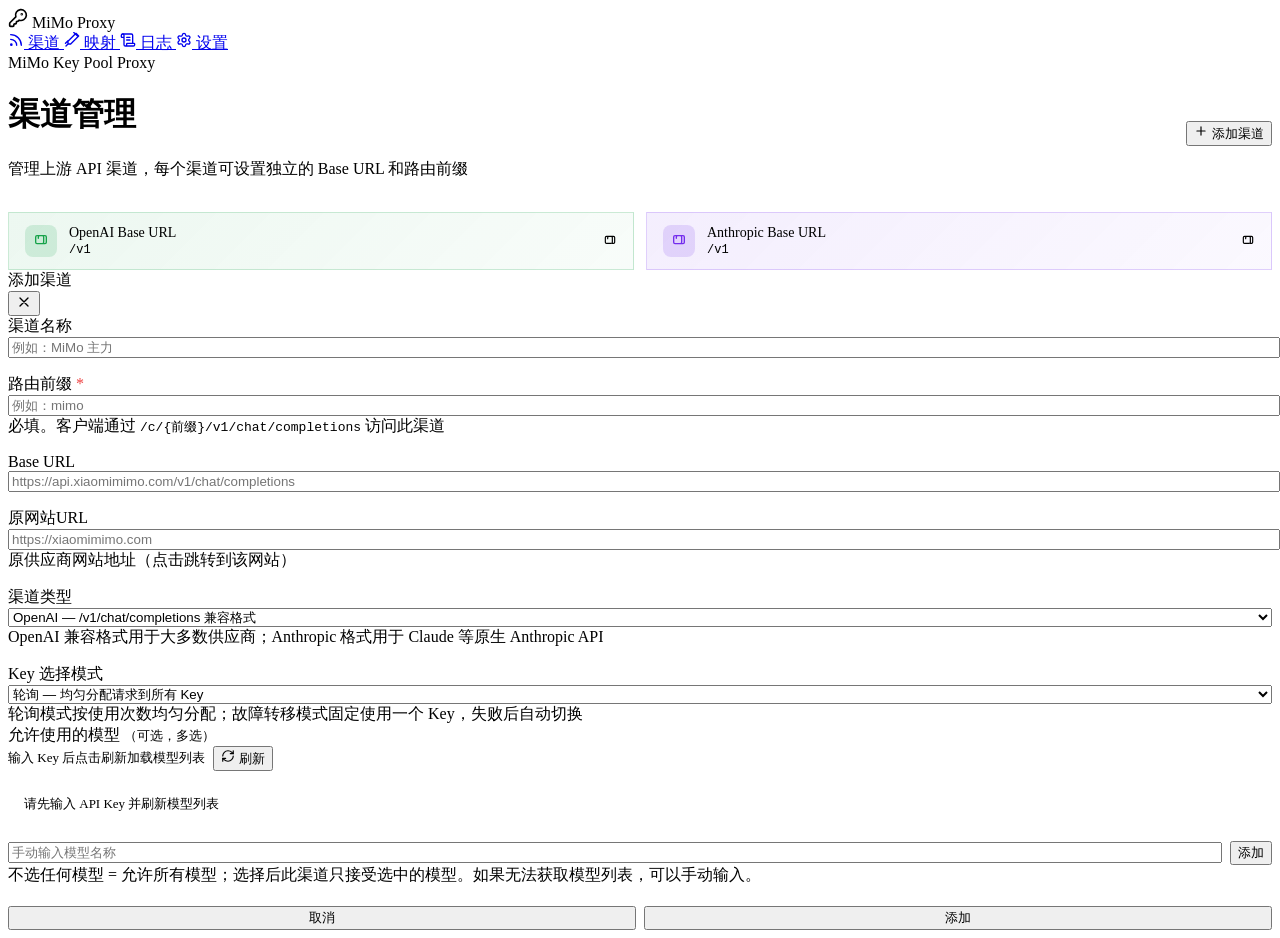
==== commit 571daf1a: "✨ feat: 添加网站URL字段到渠道管理和模型映射功能" ====
--- a/internal/keypool/ui/channels.html
+++ b/internal/keypool/ui/channels.html
@@ -101,6 +101,11 @@
                     <input type="text" id="chBaseURL" placeholder="https://api.xiaomimimo.com/v1/chat/completions" style="width:100%;">
                 </div>
                 <div class="field-group" style="margin-top:1rem;">
+                    <label>原网站URL</label>
+                    <input type="text" id="chWebsiteURL" placeholder="https://xiaomimimo.com" style="width:100%;">
+                    <div class="field-hint">原供应商网站地址（点击跳转到该网站）</div>
+                </div>
+                <div class="field-group" style="margin-top:1rem;">
                     <label>渠道类型</label>
                     <select id="chChannelType" style="width:100%;">
                         <option value="openai">OpenAI — /v1/chat/completions 兼容格式</option>
@@ -139,7 +144,11 @@
                     <div id="allowedModelsGrid" style="max-height:200px;overflow-y:auto;border:1px solid hsl(var(--border));border-radius:var(--radius);padding:0.5rem;background:hsl(var(--background));">
                         <div style="font-size:0.8125rem;color:hsl(var(--muted-foreground));padding:0.5rem;">请先输入 API Key 并刷新模型列表</div>
                     </div>
-                    <div class="field-hint">不选任何模型 = 允许所有模型；选择后此渠道只接受选中的模型</div>
+                    <div style="margin-top:0.75rem;display:flex;gap:0.5rem;align-items:center;">
+                        <input type="text" id="manualModelInput" placeholder="手动输入模型名称" style="flex:1;" onkeydown="if(event.key==='Enter')addManualModel()">
+                        <button class="btn btn-outline btn-sm" onclick="addManualModel()">添加</button>
+                    </div>
+                    <div class="field-hint">不选任何模型 = 允许所有模型；选择后此渠道只接受选中的模型。如果无法获取模型列表，可以手动输入。</div>
                 </div>
                 <div style="margin-top:1.25rem;display:flex;gap:0.5rem;">
                     <button class="btn btn-outline" onclick="closeAddChannelModal()" style="flex:1;">取消</button>
@@ -184,24 +193,19 @@
                     ? '<span class="badge" style="background:hsl(262 84.2% 60.2%);color:white;">Anthropic</span>'
                     : '<span class="badge" style="background:hsl(var(--muted));color:hsl(var(--muted-foreground));">OpenAI</span>';
                 const proxyBase = location.origin + '/c/' + c.prefix;
-                let proxyUrl, proxyUrlDisplay;
-                if (c.channel_type === 'anthropic') {
-                    proxyUrl = proxyBase + '/v1/messages';
-                    proxyUrlDisplay = `<div style="font-family:monospace;font-size:0.8125rem;max-width:260px;overflow:hidden;text-overflow:ellipsis;white-space:nowrap;" title="${proxyUrl}">${proxyUrl}</div>`;
-                } else {
-                    proxyUrl = proxyBase + '/v1/chat/completions';
-                    proxyUrlDisplay = `<div style="font-family:monospace;font-size:0.8125rem;max-width:260px;overflow:hidden;text-overflow:ellipsis;white-space:nowrap;" title="${proxyUrl}">${proxyUrl}</div>`;
-                }
+                const websiteURL = c.website_url || '';
+                const websiteDisplay = websiteURL
+                    ? `<a href="${escapeHtml(websiteURL)}" target="_blank" rel="noopener" style="color:hsl(217 91% 60%);text-decoration:none;font-family:monospace;font-size:0.8125rem;max-width:260px;display:inline-block;overflow:hidden;text-overflow:ellipsis;white-space:nowrap;vertical-align:middle;" title="${escapeHtml(websiteURL)}" onmouseover="this.style.textDecoration='underline'" onmouseout="this.style.textDecoration='none'">${escapeHtml(websiteURL)}</a>
+                       <svg xmlns="http://www.w3.org/2000/svg" width="12" height="12" viewBox="0 0 24 24" style="vertical-align:middle;margin-left:0.25rem;color:hsl(var(--muted-foreground));"><path fill="none" stroke="currentColor" stroke-linecap="round" stroke-linejoin="round" stroke-width="2" d="M7 7h10v10M7 17L17 7"/></svg>`
+                    : '<span style="color:hsl(var(--muted-foreground));">-</span>';
                 rows += `<tr>
                     <td style="font-weight:500;">${c.name || '-'}</td>
                     <td style="font-family:monospace;font-size:0.8125rem;"><code>/c/${c.prefix}</code></td>
                     <td>${typeLabel}</td>
-                    <td class="td-key" title="${c.base_url}" style="max-width:260px;">${c.base_url}</td>
-                    <td>${proxyUrlDisplay}</td>
+                    <td style="max-width:280px;">${websiteDisplay}</td>
                     <td>${modeLabel}</td>
                     <td>${badge}</td>
                     <td class="td-actions"><div class="btn-group">
-                        <button class="btn btn-sm btn-ghost" data-tip="复制代理URL" onclick="copyProxyUrl('${proxyUrl}')">${ICO.copy}</button>
                         <button class="btn btn-sm btn-ghost" data-tip="编辑" onclick='openEditChannelModal(${JSON.stringify(c).replace(/'/g,"&#39;")})'>${ICO.pencil}</button>
                         ${toggle}
                         <button class="btn btn-sm btn-ghost" data-tip="删除" style="color:hsl(var(--destructive))" onclick="removeChannel(${c.id})">${ICO.trash}</button>
@@ -209,8 +213,18 @@
                 </tr>`;
             }
             grid.innerHTML = `<div class="table-wrapper"><table><thead><tr>
-                <th>名称</th><th>前缀</th><th>类型</th><th>上游 URL</th><th>代理 URL</th><th>模式</th><th>状态</th><th style="text-align:right">操作</th>
+                <th>名称</th><th>前缀</th><th>类型</th><th>原网站</th><th>模式</th><th>状态</th><th style="text-align:right">操作</th>
             </tr></thead><tbody>${rows}</tbody></table></div>`;
+        }
+
+        function escapeHtml(s) {
+            if (s == null) return '';
+            return String(s)
+                .replace(/&/g, '&amp;')
+                .replace(/</g, '&lt;')
+                .replace(/>/g, '&gt;')
+                .replace(/"/g, '&quot;')
+                .replace(/'/g, '&#39;');
         }
 
         function copyProxyUrl(url) {
@@ -223,22 +237,46 @@
             navigator.clipboard.writeText(url).then(() => showToast('已复制 ' + (type === 'anthropic' ? 'Anthropic' : 'OpenAI') + ' Base URL: ' + url));
         }
 
+        // Store manually added models
+        let manualModels = [];
+
         function populateAllowedModelsGrid(models, savedModels) {
             const grid = document.getElementById('allowedModelsGrid');
-            if (!models || models.length === 0) {
-                grid.innerHTML = '<div style="font-size:0.8125rem;color:hsl(var(--muted-foreground));padding:0.5rem;">未获取到模型</div>';
+            // Combine fetched models with saved models and manual models
+            const allModels = new Set([...(models || []), ...(savedModels || []), ...manualModels]);
+            if (allModels.size === 0) {
+                grid.innerHTML = '<div style="font-size:0.8125rem;color:hsl(var(--muted-foreground));padding:0.5rem;">未获取到模型，请手动输入模型名称</div>';
                 return;
             }
             const saved = new Set(savedModels || []);
             let html = '';
-            for (const m of models) {
+            for (const m of allModels) {
                 const checked = saved.has(m) ? ' checked' : '';
+                const isManual = manualModels.includes(m);
                 html += `<label class="allowed-model-item" style="display:flex;align-items:center;gap:0.5rem;padding:0.375rem 0.5rem;cursor:pointer;border-radius:var(--radius);font-size:0.8125rem;" onmouseover="this.style.background='hsl(var(--muted))'" onmouseout="this.style.background='transparent'">
                     <input type="checkbox" class="allowed-model-cb" value="${m}"${checked}>
                     <span>${m}</span>
+                    ${isManual ? '<span class="badge" style="font-size:0.625rem;background:hsl(var(--muted));color:hsl(var(--muted-foreground));">手动</span>' : ''}
                 </label>`;
             }
             grid.innerHTML = html;
+        }
+
+        function addManualModel() {
+            const input = document.getElementById('manualModelInput');
+            const modelName = input.value.trim();
+            if (!modelName) { input.focus(); return; }
+            if (manualModels.includes(modelName)) { showToast('模型已存在', true); return; }
+            manualModels.push(modelName);
+            input.value = '';
+            // Get currently checked models
+            const prevChecked = new Set();
+            document.querySelectorAll('#allowedModelsGrid .allowed-model-cb:checked').forEach(cb => prevChecked.add(cb.value));
+            try { JSON.parse(document.getElementById('chEditAllowedModelsSaved').value || '[]').forEach(m => prevChecked.add(m)); } catch(_){}
+            // Also add the new model to checked
+            prevChecked.add(modelName);
+            populateAllowedModelsGrid([], [...prevChecked]);
+            showToast('已添加模型: ' + modelName);
         }
 
         function maskKey(key) {
@@ -247,6 +285,7 @@
         }
 
         let channelKeysEditing = false;
+        let pendingKeys = []; // Keys entered before channel is saved
 
         async function loadChannelKeys() {
             const editId = document.getElementById('chEditId').value;
@@ -260,30 +299,40 @@
 
         function renderChannelKeysList(keys) {
             const el = document.getElementById('channelKeysList');
-            if (!keys || keys.length === 0) {
+            const allKeys = [...(keys || []), ...pendingKeys.map(pk => ({key: pk.key, note: pk.note, enabled: true, is_active: false, usage_count: 0, _pending: true}))];
+            if (allKeys.length === 0) {
                 el.innerHTML = '<div style="font-size:0.8125rem;color:hsl(var(--muted-foreground));padding:0.5rem;">暂无 Key，请在下方添加</div>';
                 return;
             }
             let html = '<div style="display:flex;flex-direction:column;gap:0.375rem;max-height:200px;overflow-y:auto;">';
-            for (const k of keys) {
-                const statusDot = k.enabled
+            for (const k of allKeys) {
+                const isPending = k._pending;
+                const statusDot = isPending ? 'badge" style="background:hsl(38 92% 50% / 0.15);color:hsl(38 92% 45%)' : (k.enabled
                     ? (k.is_active ? 'badge-success' : 'badge-success" style="opacity:0.5')
-                    : 'badge-warning';
-                const statusLabel = k.enabled ? (k.is_active ? '使用中' : '启用') : '禁用';
+                    : 'badge-warning');
+                const statusLabel = isPending ? '待保存' : (k.enabled ? (k.is_active ? '使用中' : '启用') : '禁用');
                 html += `<div style="display:flex;align-items:center;gap:0.5rem;padding:0.375rem 0.5rem;background:hsl(var(--muted));border-radius:var(--radius);font-size:0.8125rem;">
                     <span class="badge ${statusDot}" style="flex-shrink:0;"><span class="badge-dot"></span>${statusLabel}</span>
                     <code style="flex:1;overflow:hidden;text-overflow:ellipsis;white-space:nowrap;" title="${k.key}">${maskKey(k.key)}</code>
                     ${k.note ? `<span style="color:hsl(var(--muted-foreground));max-width:6rem;overflow:hidden;text-overflow:ellipsis;white-space:nowrap;" title="${k.note}">${k.note}</span>` : ''}
-                    <span style="color:hsl(var(--muted-foreground));font-size:0.75rem;white-space:nowrap;">${k.usage_count}次</span>
+                    ${isPending ? '' : `<span style="color:hsl(var(--muted-foreground));font-size:0.75rem;white-space:nowrap;">${k.usage_count}次</span>`}
                     <div style="display:flex;gap:0.25rem;flex-shrink:0;">
-                        <button class="btn btn-sm btn-ghost" data-tip="${k.enabled ? '禁用' : '启用'}" onclick="toggleChannelKey('${k.key}', ${k.enabled})">${k.enabled ? ICO.toggleOn : ICO.toggleOff}</button>
-                        <button class="btn btn-sm btn-ghost" data-tip="${k.is_active ? '取消固定' : '固定使用'}" style="${k.is_pinned ? 'color:hsl(38 92% 45%)' : ''}" onclick="${k.is_active ? 'unpinChannelKey()' : `pinChannelKey('${k.key}')`}">${ICO.pin}</button>
-                        <button class="btn btn-sm btn-ghost" data-tip="删除" style="color:hsl(var(--destructive))" onclick="removeChannelKey('${k.key}')">${ICO.trash}</button>
+                        ${isPending
+                            ? `<button class="btn btn-sm btn-ghost" data-tip="移除" style="color:hsl(var(--destructive))" onclick="removePendingKey('${k.key}')">${ICO.trash}</button>`
+                            : `<button class="btn btn-sm btn-ghost" data-tip="${k.enabled ? '禁用' : '启用'}" onclick="toggleChannelKey('${k.key}', ${k.enabled})">${k.enabled ? ICO.toggleOn : ICO.toggleOff}</button>
+                             <button class="btn btn-sm btn-ghost" data-tip="${k.is_active ? '取消固定' : '固定使用'}" style="${k.is_pinned ? 'color:hsl(38 92% 45%)' : ''}" onclick="${k.is_active ? 'unpinChannelKey()' : `pinChannelKey('${k.key}')`}">${ICO.pin}</button>
+                             <button class="btn btn-sm btn-ghost" data-tip="删除" style="color:hsl(var(--destructive))" onclick="removeChannelKey('${k.key}')">${ICO.trash}</button>`
+                        }
                     </div>
                 </div>`;
             }
             html += '</div>';
             el.innerHTML = html;
+        }
+
+        function removePendingKey(key) {
+            pendingKeys = pendingKeys.filter(pk => pk.key !== key);
+            renderChannelKeysList([]);
         }
 
         async function addChannelKey() {
@@ -291,7 +340,20 @@
             const key = document.getElementById('newChannelKey').value.trim();
             const note = document.getElementById('newChannelKeyNote').value.trim();
             if (!key) { document.getElementById('newChannelKey').focus(); return; }
-            if (!editId) { showToast('请先保存渠道', true); return; }
+            if (!editId) {
+                // Channel not saved yet — store locally
+                if (pendingKeys.some(pk => pk.key === key)) { showToast('Key 已存在', true); return; }
+                pendingKeys.push({key, note});
+                document.getElementById('newChannelKey').value = '';
+                document.getElementById('newChannelKeyNote').value = '';
+                // Auto-fill chApiKey so fetchAllowedModels can use it
+                if (!document.getElementById('chApiKey').value) {
+                    document.getElementById('chApiKey').value = key;
+                }
+                renderChannelKeysList([]);
+                showToast('Key 已添加（保存渠道后生效）');
+                return;
+            }
             try {
                 const res = await fetch(API_BASE + '/keys', {
                     method: 'POST', headers: {'Content-Type':'application/json'},
@@ -348,14 +410,20 @@
             document.getElementById('chName').value = '';
             document.getElementById('chPrefix').value = '';
             document.getElementById('chBaseURL').value = '';
+            document.getElementById('chWebsiteURL').value = '';
             document.getElementById('chChannelType').value = 'openai';
             document.getElementById('chKeyMode').value = 'round-robin';
             document.getElementById('chApiKey').value = '';
             document.getElementById('chEditId').value = '';
             document.getElementById('chEditAllowedModelsSaved').value = '';
-            document.getElementById('channelKeySection').style.display = 'none';
+            document.getElementById('channelKeySection').style.display = '';
+            pendingKeys = [];
+            renderChannelKeysList([]);
             populateAllowedModelsGrid([], []);
             document.querySelector('#addChannelModal .modal-title').textContent = '添加渠道';
+            // Reset submit button text
+            const submitBtn = document.querySelector('#addChannelModal .btn-primary');
+            if (submitBtn) submitBtn.textContent = '添加';
             document.getElementById('addChannelModal').classList.add('open');
             channelKeysEditing = false;
             setTimeout(() => document.getElementById('chName').focus(), 100);
@@ -365,6 +433,7 @@
             document.getElementById('chName').value = c.name || '';
             document.getElementById('chPrefix').value = c.prefix || '';
             document.getElementById('chBaseURL').value = c.base_url || '';
+            document.getElementById('chWebsiteURL').value = c.website_url || '';
             document.getElementById('chChannelType').value = c.channel_type || 'openai';
             document.getElementById('chKeyMode').value = c.key_mode || 'round-robin';
             document.getElementById('chApiKey').value = '';
@@ -392,15 +461,20 @@
         function closeAddChannelModal() {
             document.getElementById('addChannelModal').classList.remove('open');
             channelKeysEditing = false;
+            pendingKeys = [];
         }
 
         async function fetchAllowedModels() {
-            const key = document.getElementById('chApiKey').value.trim();
+            let key = document.getElementById('chApiKey').value.trim();
+            // Fall back to first pending key if no server-side key available
+            if (!key && pendingKeys.length > 0) {
+                key = pendingKeys[0].key;
+            }
             const baseURL = document.getElementById('chBaseURL').value.trim();
             const editId = document.getElementById('chEditId').value;
             const channelType = document.getElementById('chChannelType').value;
             const btn = document.getElementById('chRefreshModelsBtn');
-            if (!key) { document.getElementById('chApiKey').focus(); showToast('请先输入 Key', true); return; }
+            if (!key) { showToast('请先添加 API Key', true); return; }
             if (!baseURL) { document.getElementById('chBaseURL').focus(); showToast('请先输入 Base URL', true); return; }
             const grid = document.getElementById('allowedModelsGrid');
             grid.innerHTML = '<div style="font-size:0.8125rem;color:hsl(var(--muted-foreground));padding:0.5rem;"><span class="spinner" style="width:1rem;height:1rem;display:inline-block;vertical-align:middle;margin-right:0.5rem;"></span>加载中…</div>';
@@ -431,6 +505,7 @@
             const name = document.getElementById('chName').value.trim();
             const prefix = document.getElementById('chPrefix').value.trim();
             const base_url = document.getElementById('chBaseURL').value.trim();
+            const website_url = document.getElementById('chWebsiteURL').value.trim();
             const channel_type = document.getElementById('chChannelType').value;
             const key_mode = document.getElementById('chKeyMode').value;
             const editId = document.getElementById('chEditId').value;
@@ -441,7 +516,7 @@
             if (!base_url) { document.getElementById('chBaseURL').focus(); return; }
             try {
                 const action = editId ? 'update' : 'add';
-                const body = {action, name, prefix, base_url, channel_type, key_mode, allowed_models};
+                const body = {action, name, prefix, base_url, website_url, channel_type, key_mode, allowed_models};
                 if (editId) body.id = parseInt(editId);
                 const res = await fetch(API_BASE + '/channels', {
                     method: 'POST', headers: {'Content-Type':'application/json'},
@@ -449,9 +524,42 @@
                 });
                 const data = await res.json().catch(() => ({}));
                 if (!res.ok) throw new Error(data.error || '渠道保存失败');
-                closeAddChannelModal();
-                await loadChannels();
-                showToast(editId ? '渠道已更新' : '渠道已添加');
+                if (editId) {
+                    // Editing existing channel
+                    closeAddChannelModal();
+                    await loadChannels();
+                    showToast('渠道已更新');
+                } else {
+                    // Adding new channel — switch to edit mode and submit pending keys
+                    const newId = data.id;
+                    document.getElementById('chEditId').value = newId;
+                    document.querySelector('#addChannelModal .modal-title').textContent = '编辑渠道';
+                    const submitBtn = document.querySelector('#addChannelModal .btn-primary');
+                    if (submitBtn) submitBtn.textContent = '保存';
+                    channelKeysEditing = true;
+
+                    // Submit any keys that were entered before saving
+                    let keysAdded = 0;
+                    for (const pk of pendingKeys) {
+                        try {
+                            await fetch(API_BASE + '/keys', {
+                                method: 'POST', headers: {'Content-Type':'application/json'},
+                                body: JSON.stringify({action:'add', key: pk.key, note: pk.note, channel_id: newId, default_model: ''})
+                            });
+                            keysAdded++;
+                        } catch (e) { console.error('add key:', e); }
+                    }
+                    pendingKeys = [];
+
+                    await loadChannelKeys();
+                    await loadChannels();
+                    if (keysAdded > 0) {
+                        showToast(`渠道已添加，${keysAdded} 个 Key 已保存`);
+                        closeAddChannelModal();
+                    } else {
+                        showToast('渠道已添加，现在可以添加 API Key');
+                    }
+                }
             } catch (e) { alert('操作失败: ' + (e.message || e)); }
         }
 
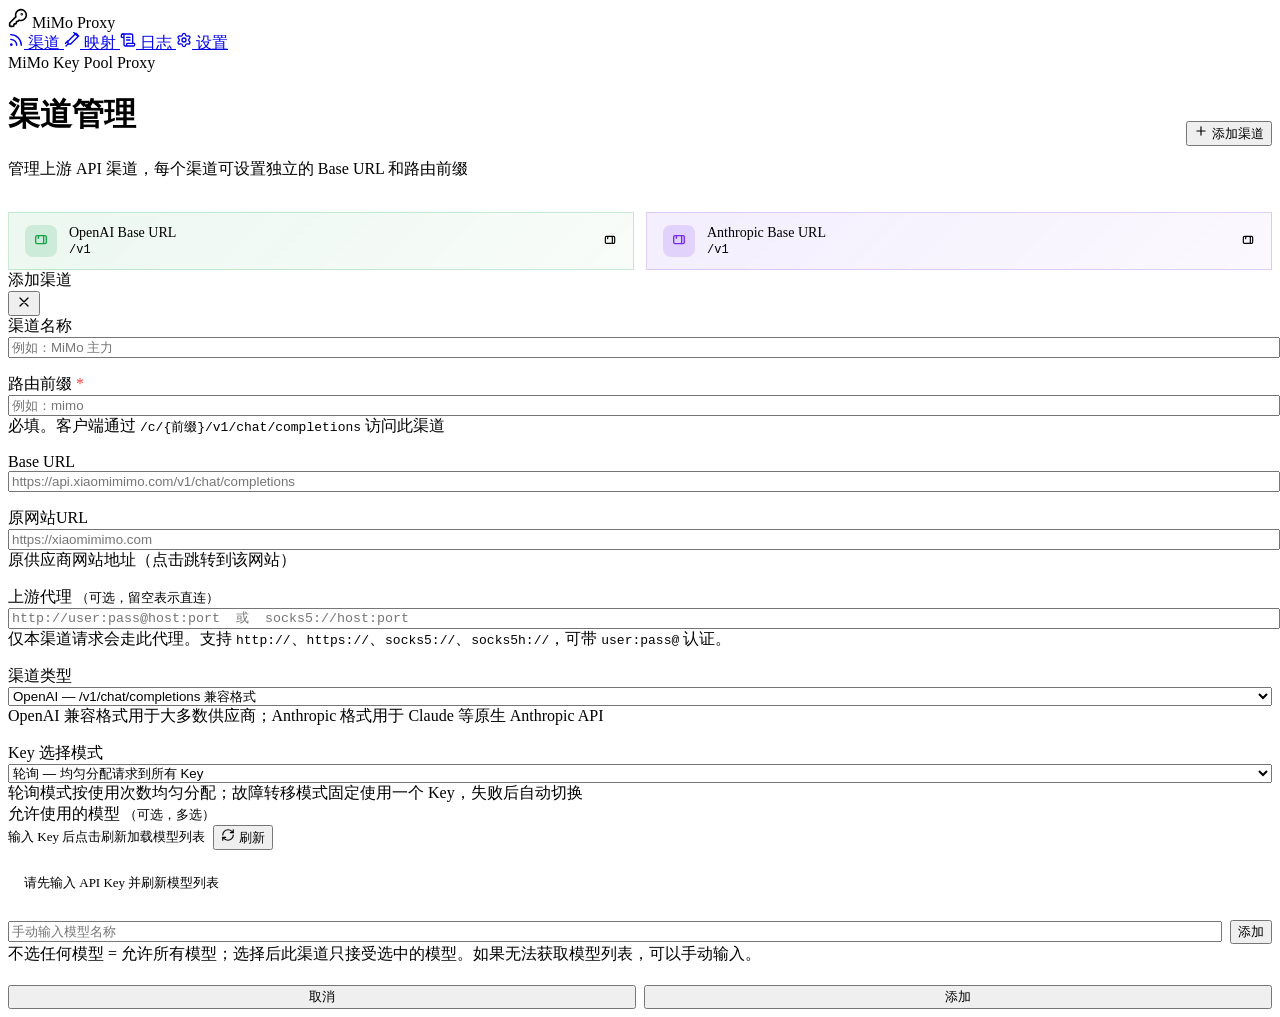
==== commit 2b59c015: "✨ feat: 添加上游代理支持及相关测试" ====
--- a/internal/keypool/ui/channels.html
+++ b/internal/keypool/ui/channels.html
@@ -106,6 +106,11 @@
                     <div class="field-hint">原供应商网站地址（点击跳转到该网站）</div>
                 </div>
                 <div class="field-group" style="margin-top:1rem;">
+                    <label>上游代理 <span style="font-weight:400;color:hsl(var(--muted-foreground));font-size:0.8125rem;">（可选，留空表示直连）</span></label>
+                    <input type="text" id="chProxyURL" placeholder="http://user:pass@host:port  或  socks5://host:port" style="width:100%;font-family:monospace;">
+                    <div class="field-hint">仅本渠道请求会走此代理。支持 <code>http://</code>、<code>https://</code>、<code>socks5://</code>、<code>socks5h://</code>，可带 <code>user:pass@</code> 认证。</div>
+                </div>
+                <div class="field-group" style="margin-top:1rem;">
                     <label>渠道类型</label>
                     <select id="chChannelType" style="width:100%;">
                         <option value="openai">OpenAI — /v1/chat/completions 兼容格式</option>
@@ -192,6 +197,9 @@
                 const typeLabel = c.channel_type === 'anthropic'
                     ? '<span class="badge" style="background:hsl(262 84.2% 60.2%);color:white;">Anthropic</span>'
                     : '<span class="badge" style="background:hsl(var(--muted));color:hsl(var(--muted-foreground));">OpenAI</span>';
+                const proxyBadge = c.proxy_url
+                    ? `<span class="badge" style="background:hsl(199 89% 48% / 0.15);color:hsl(199 89% 48%);" data-tip="代理: ${escapeHtml(c.proxy_url)}"><svg xmlns="http://www.w3.org/2000/svg" width="10" height="10" viewBox="0 0 24 24" style="vertical-align:-1px;margin-right:2px;"><path fill="none" stroke="currentColor" stroke-linecap="round" stroke-linejoin="round" stroke-width="2" d="M9 17H7a5 5 0 0 1 0-10h2m6 0h2a5 5 0 0 1 0 10h-2M8 12h8"/></svg>代理</span>`
+                    : '';
                 const proxyBase = location.origin + '/c/' + c.prefix;
                 const websiteURL = c.website_url || '';
                 const websiteDisplay = websiteURL
@@ -199,7 +207,7 @@
                        <svg xmlns="http://www.w3.org/2000/svg" width="12" height="12" viewBox="0 0 24 24" style="vertical-align:middle;margin-left:0.25rem;color:hsl(var(--muted-foreground));"><path fill="none" stroke="currentColor" stroke-linecap="round" stroke-linejoin="round" stroke-width="2" d="M7 7h10v10M7 17L17 7"/></svg>`
                     : '<span style="color:hsl(var(--muted-foreground));">-</span>';
                 rows += `<tr>
-                    <td style="font-weight:500;">${c.name || '-'}</td>
+                    <td style="font-weight:500;">${c.name || '-'}${proxyBadge}</td>
                     <td style="font-family:monospace;font-size:0.8125rem;"><code>/c/${c.prefix}</code></td>
                     <td>${typeLabel}</td>
                     <td style="max-width:280px;">${websiteDisplay}</td>
@@ -411,6 +419,7 @@
             document.getElementById('chPrefix').value = '';
             document.getElementById('chBaseURL').value = '';
             document.getElementById('chWebsiteURL').value = '';
+            document.getElementById('chProxyURL').value = '';
             document.getElementById('chChannelType').value = 'openai';
             document.getElementById('chKeyMode').value = 'round-robin';
             document.getElementById('chApiKey').value = '';
@@ -434,6 +443,7 @@
             document.getElementById('chPrefix').value = c.prefix || '';
             document.getElementById('chBaseURL').value = c.base_url || '';
             document.getElementById('chWebsiteURL').value = c.website_url || '';
+            document.getElementById('chProxyURL').value = c.proxy_url || '';
             document.getElementById('chChannelType').value = c.channel_type || 'openai';
             document.getElementById('chKeyMode').value = c.key_mode || 'round-robin';
             document.getElementById('chApiKey').value = '';
@@ -506,6 +516,7 @@
             const prefix = document.getElementById('chPrefix').value.trim();
             const base_url = document.getElementById('chBaseURL').value.trim();
             const website_url = document.getElementById('chWebsiteURL').value.trim();
+            const proxy_url = document.getElementById('chProxyURL').value.trim();
             const channel_type = document.getElementById('chChannelType').value;
             const key_mode = document.getElementById('chKeyMode').value;
             const editId = document.getElementById('chEditId').value;
@@ -516,7 +527,7 @@
             if (!base_url) { document.getElementById('chBaseURL').focus(); return; }
             try {
                 const action = editId ? 'update' : 'add';
-                const body = {action, name, prefix, base_url, website_url, channel_type, key_mode, allowed_models};
+                const body = {action, name, prefix, base_url, website_url, proxy_url, channel_type, key_mode, allowed_models};
                 if (editId) body.id = parseInt(editId);
                 const res = await fetch(API_BASE + '/channels', {
                     method: 'POST', headers: {'Content-Type':'application/json'},
